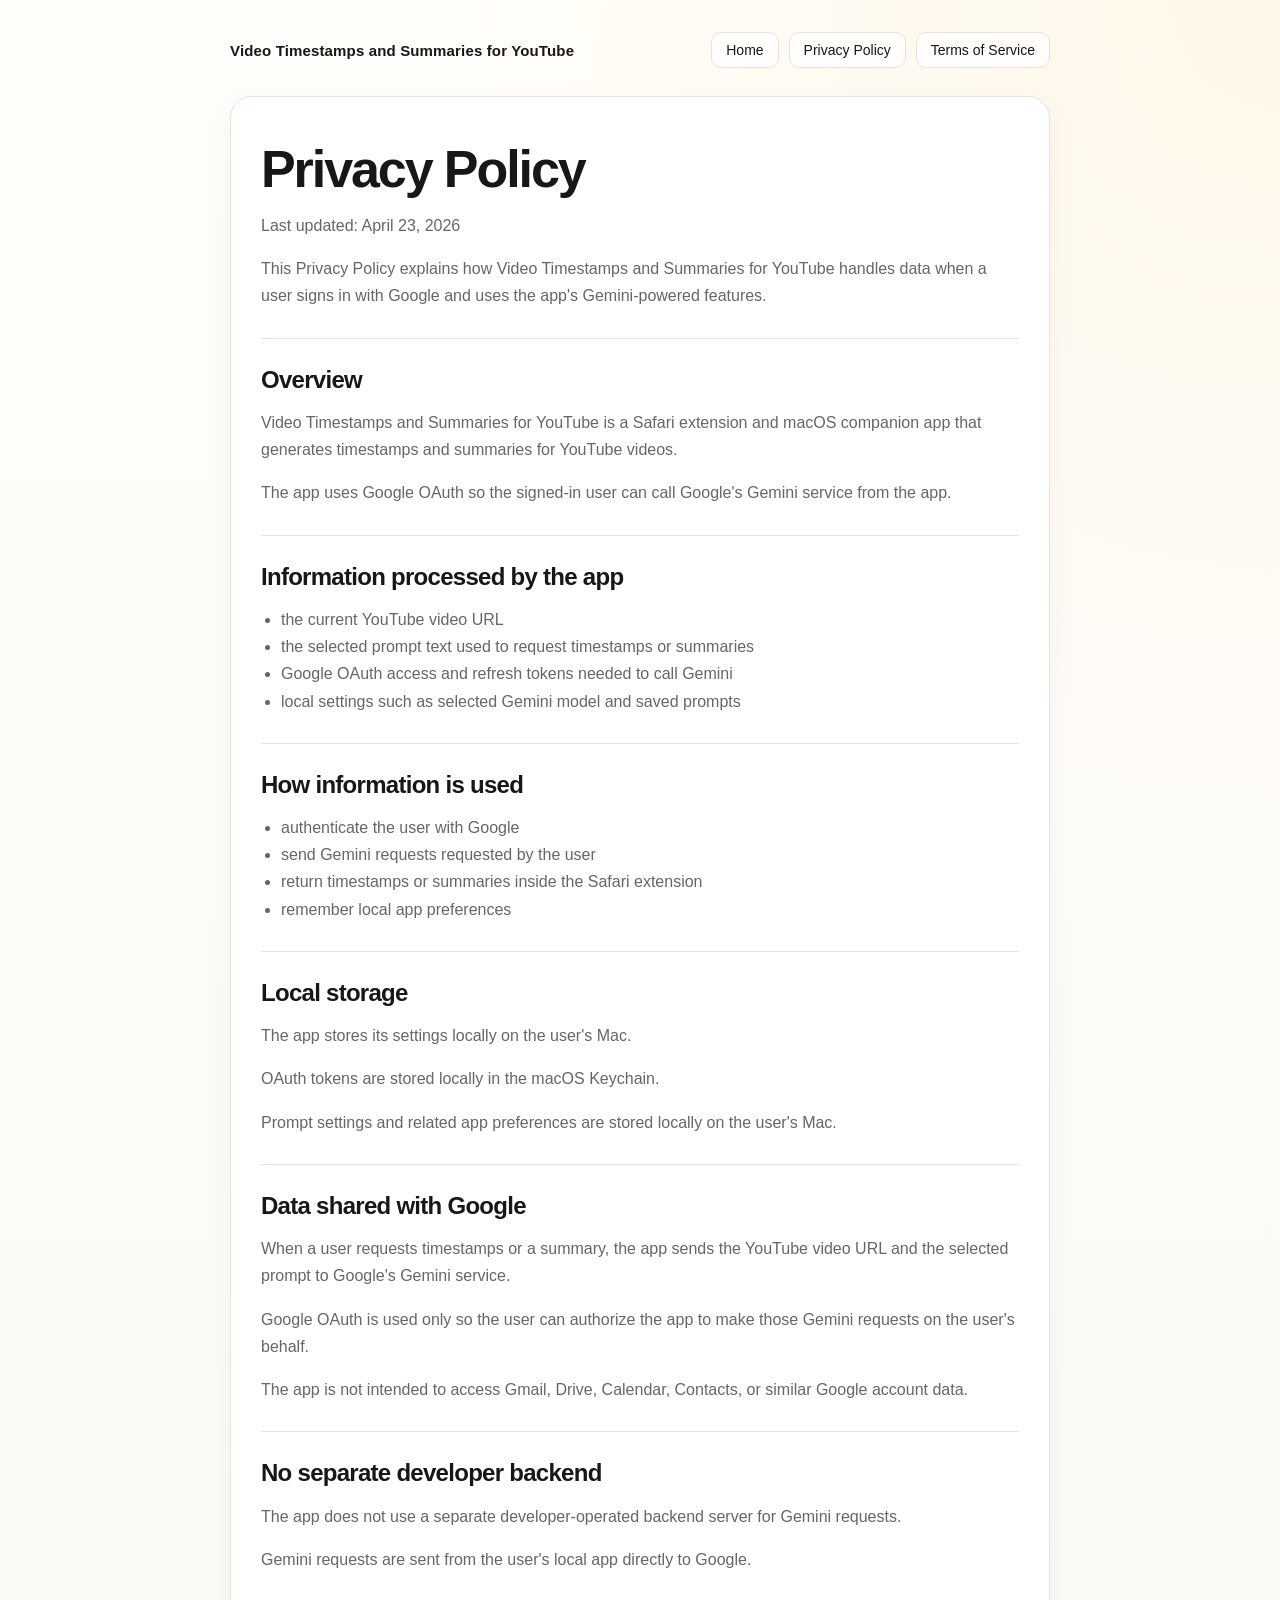
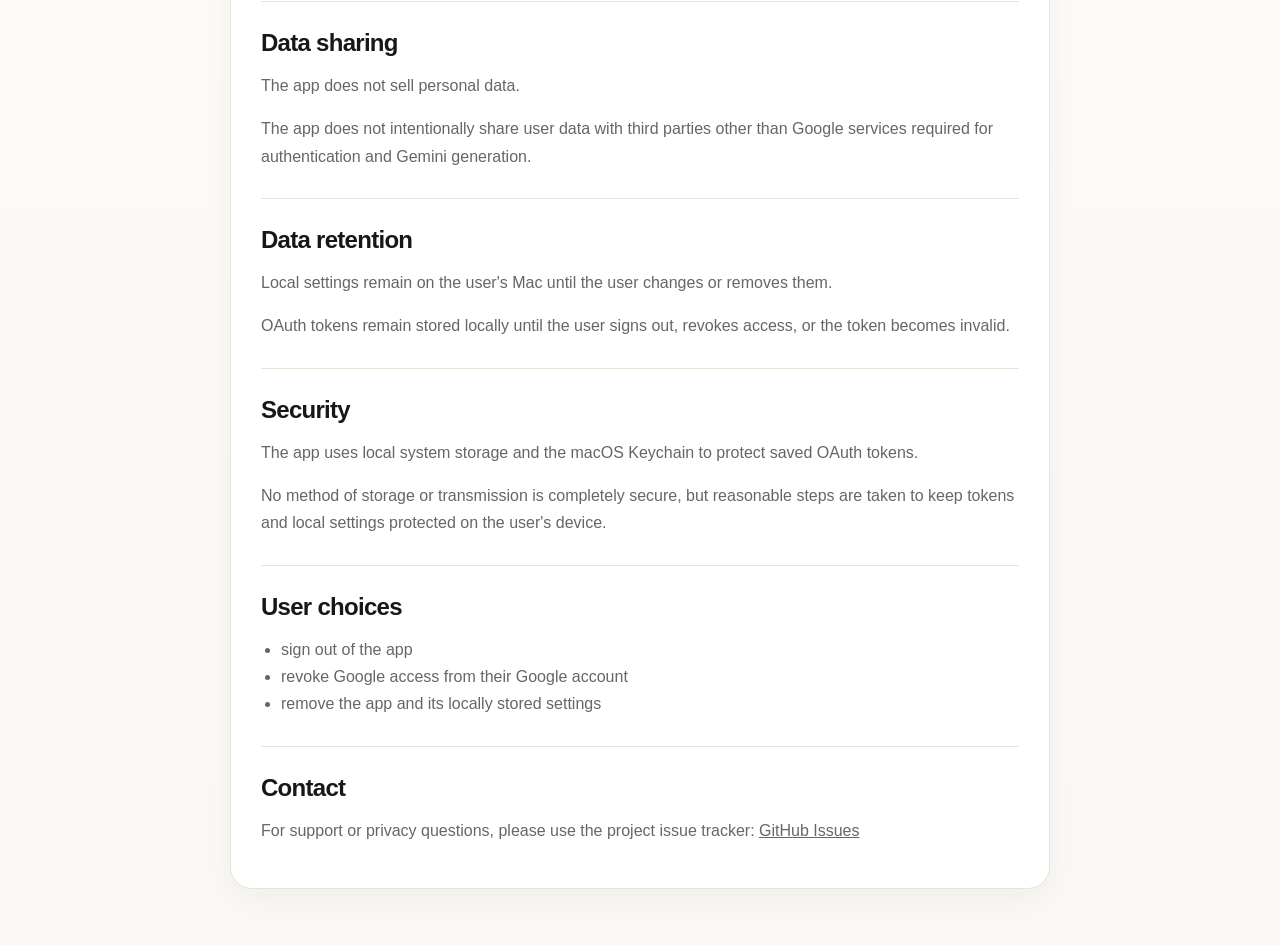
==== privacy.html @ d072cbd3 "Publish root site for Google verification" ====
<!doctype html>
<html lang="en">
  <head>
    <meta charset="utf-8">
    <meta name="viewport" content="width=device-width, initial-scale=1">
    <title>Privacy Policy | Video Timestamps and Summaries for YouTube</title>
    <meta
      name="description"
      content="Privacy Policy for Video Timestamps and Summaries for YouTube."
    >
    <link rel="stylesheet" href="styles.css">
  </head>
  <body>
    <main class="page">
      <header class="header">
        <a class="brand" href="/">Video Timestamps and Summaries for YouTube</a>
        <nav class="nav" aria-label="Site">
          <a href="/">Home</a>
          <a href="/privacy.html">Privacy Policy</a>
          <a href="/terms.html">Terms of Service</a>
        </nav>
      </header>

      <article class="card content">
        <section>
          <h1>Privacy Policy</h1>
          <p>Last updated: April 23, 2026</p>
          <p>
            This Privacy Policy explains how Video Timestamps and Summaries for YouTube
            handles data when a user signs in with Google and uses the app's Gemini-powered
            features.
          </p>
        </section>

        <section>
          <h2>Overview</h2>
          <p>
            Video Timestamps and Summaries for YouTube is a Safari extension and macOS
            companion app that generates timestamps and summaries for YouTube videos.
          </p>
          <p>
            The app uses Google OAuth so the signed-in user can call Google's Gemini service
            from the app.
          </p>
        </section>

        <section>
          <h2>Information processed by the app</h2>
          <ul>
            <li>the current YouTube video URL</li>
            <li>the selected prompt text used to request timestamps or summaries</li>
            <li>Google OAuth access and refresh tokens needed to call Gemini</li>
            <li>local settings such as selected Gemini model and saved prompts</li>
          </ul>
        </section>

        <section>
          <h2>How information is used</h2>
          <ul>
            <li>authenticate the user with Google</li>
            <li>send Gemini requests requested by the user</li>
            <li>return timestamps or summaries inside the Safari extension</li>
            <li>remember local app preferences</li>
          </ul>
        </section>

        <section>
          <h2>Local storage</h2>
          <p>The app stores its settings locally on the user's Mac.</p>
          <p>OAuth tokens are stored locally in the macOS Keychain.</p>
          <p>Prompt settings and related app preferences are stored locally on the user's Mac.</p>
        </section>

        <section>
          <h2>Data shared with Google</h2>
          <p>
            When a user requests timestamps or a summary, the app sends the YouTube video URL
            and the selected prompt to Google's Gemini service.
          </p>
          <p>
            Google OAuth is used only so the user can authorize the app to make those Gemini
            requests on the user's behalf.
          </p>
          <p>
            The app is not intended to access Gmail, Drive, Calendar, Contacts, or similar
            Google account data.
          </p>
        </section>

        <section>
          <h2>No separate developer backend</h2>
          <p>
            The app does not use a separate developer-operated backend server for Gemini
            requests.
          </p>
          <p>Gemini requests are sent from the user's local app directly to Google.</p>
        </section>

        <section>
          <h2>Data sharing</h2>
          <p>The app does not sell personal data.</p>
          <p>
            The app does not intentionally share user data with third parties other than
            Google services required for authentication and Gemini generation.
          </p>
        </section>

        <section>
          <h2>Data retention</h2>
          <p>
            Local settings remain on the user's Mac until the user changes or removes them.
          </p>
          <p>
            OAuth tokens remain stored locally until the user signs out, revokes access, or
            the token becomes invalid.
          </p>
        </section>

        <section>
          <h2>Security</h2>
          <p>
            The app uses local system storage and the macOS Keychain to protect saved OAuth
            tokens.
          </p>
          <p>
            No method of storage or transmission is completely secure, but reasonable steps
            are taken to keep tokens and local settings protected on the user's device.
          </p>
        </section>

        <section>
          <h2>User choices</h2>
          <ul>
            <li>sign out of the app</li>
            <li>revoke Google access from their Google account</li>
            <li>remove the app and its locally stored settings</li>
          </ul>
        </section>

        <section>
          <h2>Contact</h2>
          <p>
            For support or privacy questions, please use the project issue tracker:
            <a href="https://github.com/Hlbkomer/YouTube-Timestamps-and-Summaries/issues">GitHub Issues</a>
          </p>
        </section>
      </article>
    </main>
  </body>
</html>
---- styles.css ----
:root {
  color-scheme: light;
  --bg: #faf8f5;
  --surface: #ffffff;
  --text: #171717;
  --muted: #666666;
  --line: #e8e2d8;
  --accent: #d6422b;
  --accent-soft: #fff1ed;
}

* {
  box-sizing: border-box;
}

body {
  margin: 0;
  font-family: -apple-system, BlinkMacSystemFont, "Segoe UI", sans-serif;
  color: var(--text);
  background:
    radial-gradient(circle at top right, #fff7e8, transparent 28%),
    linear-gradient(180deg, #fffdf9 0%, var(--bg) 100%);
}

a {
  color: inherit;
}

.page {
  max-width: 860px;
  margin: 0 auto;
  padding: 32px 20px 56px;
}

.header {
  display: flex;
  justify-content: space-between;
  align-items: center;
  gap: 16px;
  margin-bottom: 28px;
}

.brand {
  font-size: 15px;
  font-weight: 700;
  letter-spacing: 0.01em;
  text-decoration: none;
}

.nav {
  display: flex;
  flex-wrap: wrap;
  gap: 10px;
}

.nav a {
  padding: 9px 14px;
  border-radius: 10px;
  border: 1px solid var(--line);
  background: rgba(255, 255, 255, 0.75);
  text-decoration: none;
  font-size: 14px;
}

.hero,
.card {
  background: var(--surface);
  border: 1px solid var(--line);
  border-radius: 22px;
  box-shadow: 0 10px 30px rgba(27, 26, 23, 0.04);
}

.hero {
  padding: 34px 30px;
  margin-bottom: 20px;
}

.eyebrow {
  display: inline-flex;
  align-items: center;
  gap: 8px;
  padding: 8px 12px;
  border-radius: 999px;
  background: var(--accent-soft);
  color: var(--accent);
  font-size: 13px;
  font-weight: 700;
  text-transform: uppercase;
  letter-spacing: 0.04em;
}

h1 {
  margin: 18px 0 14px;
  font-size: clamp(34px, 5vw, 52px);
  line-height: 1.02;
  letter-spacing: -0.04em;
}

h2 {
  margin: 0 0 16px;
  font-size: 24px;
  line-height: 1.1;
  letter-spacing: -0.03em;
}

p,
li {
  color: var(--muted);
  font-size: 17px;
  line-height: 1.7;
}

.lead {
  max-width: 720px;
  font-size: 19px;
}

.grid {
  display: grid;
  grid-template-columns: repeat(auto-fit, minmax(240px, 1fr));
  gap: 16px;
  margin: 18px 0 0;
}

.card {
  padding: 24px 22px;
}

.card p,
.card li {
  font-size: 16px;
}

.card ul {
  margin: 10px 0 0;
  padding-left: 20px;
}

.content {
  padding: 28px 30px;
}

.content section + section {
  margin-top: 28px;
  padding-top: 28px;
  border-top: 1px solid var(--line);
}

.footer {
  margin-top: 18px;
  color: var(--muted);
  font-size: 14px;
  text-align: center;
}

.footer a {
  color: var(--accent);
}

@media (max-width: 720px) {
  .header {
    flex-direction: column;
    align-items: flex-start;
  }

  .hero,
  .content,
  .card {
    padding: 22px 18px;
  }

  p,
  li {
    font-size: 16px;
  }
}
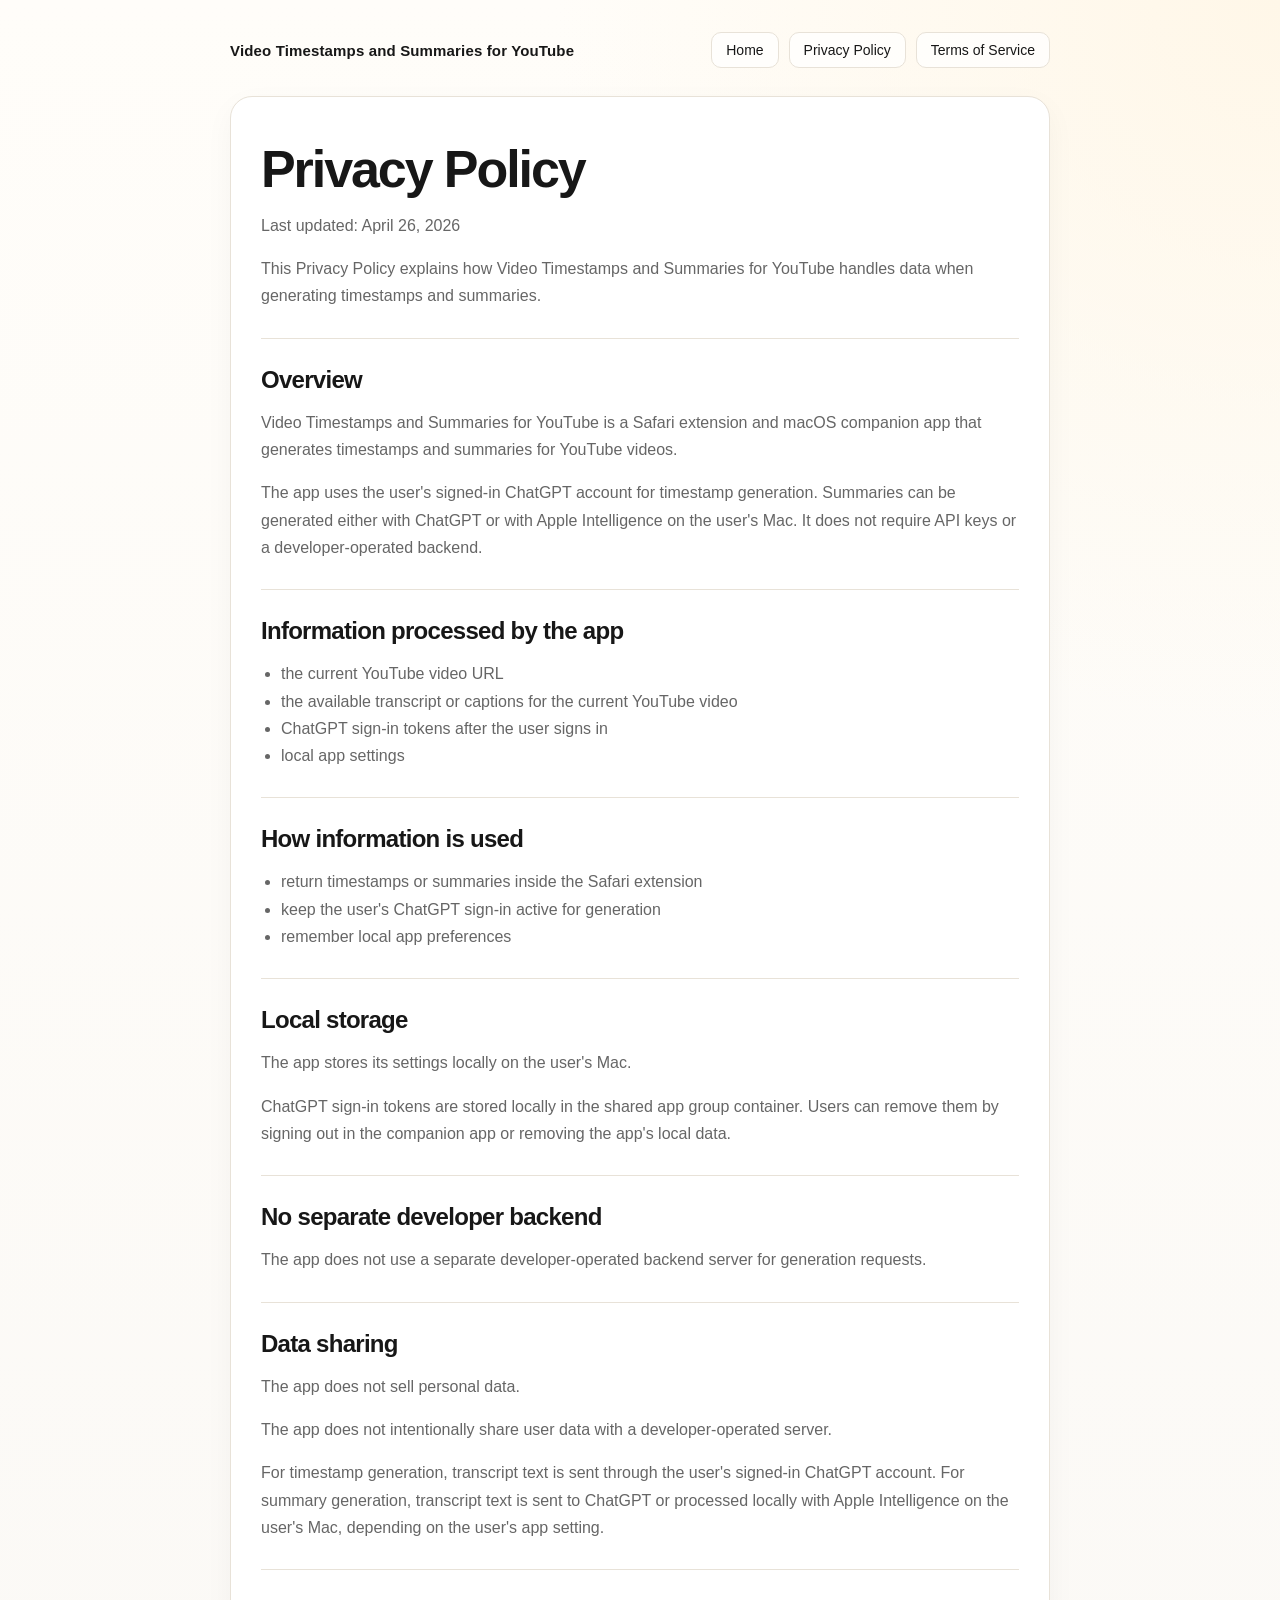
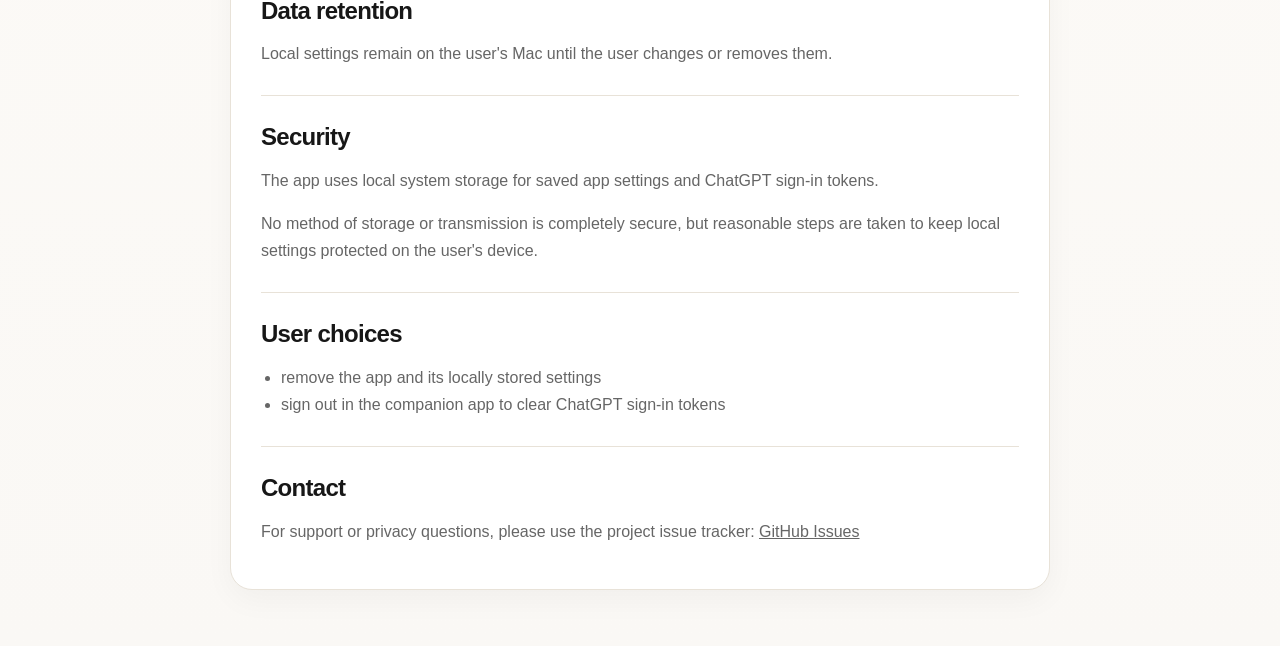
==== commit 2a0adc87: "Update root site for ChatGPT generation" ====
--- a/privacy.html
+++ b/privacy.html
@@ -24,11 +24,10 @@
       <article class="card content">
         <section>
           <h1>Privacy Policy</h1>
-          <p>Last updated: April 23, 2026</p>
+          <p>Last updated: April 26, 2026</p>
           <p>
             This Privacy Policy explains how Video Timestamps and Summaries for YouTube
-            handles data when a user signs in with Google and uses the app's Gemini-powered
-            features.
+            handles data when generating timestamps and summaries.
           </p>
         </section>
 
@@ -39,8 +38,9 @@
             companion app that generates timestamps and summaries for YouTube videos.
           </p>
           <p>
-            The app uses Google OAuth so the signed-in user can call Google's Gemini service
-            from the app.
+            The app uses the user's signed-in ChatGPT account for timestamp generation.
+            Summaries can be generated either with ChatGPT or with Apple Intelligence on
+            the user's Mac. It does not require API keys or a developer-operated backend.
           </p>
         </section>
 
@@ -48,18 +48,17 @@
           <h2>Information processed by the app</h2>
           <ul>
             <li>the current YouTube video URL</li>
-            <li>the selected prompt text used to request timestamps or summaries</li>
-            <li>Google OAuth access and refresh tokens needed to call Gemini</li>
-            <li>local settings such as selected Gemini model and saved prompts</li>
+            <li>the available transcript or captions for the current YouTube video</li>
+            <li>ChatGPT sign-in tokens after the user signs in</li>
+            <li>local app settings</li>
           </ul>
         </section>
 
         <section>
           <h2>How information is used</h2>
           <ul>
-            <li>authenticate the user with Google</li>
-            <li>send Gemini requests requested by the user</li>
             <li>return timestamps or summaries inside the Safari extension</li>
+            <li>keep the user's ChatGPT sign-in active for generation</li>
             <li>remember local app preferences</li>
           </ul>
         </section>
@@ -67,41 +66,32 @@
         <section>
           <h2>Local storage</h2>
           <p>The app stores its settings locally on the user's Mac.</p>
-          <p>OAuth tokens are stored locally in the macOS Keychain.</p>
-          <p>Prompt settings and related app preferences are stored locally on the user's Mac.</p>
-        </section>
-
-        <section>
-          <h2>Data shared with Google</h2>
           <p>
-            When a user requests timestamps or a summary, the app sends the YouTube video URL
-            and the selected prompt to Google's Gemini service.
-          </p>
-          <p>
-            Google OAuth is used only so the user can authorize the app to make those Gemini
-            requests on the user's behalf.
-          </p>
-          <p>
-            The app is not intended to access Gmail, Drive, Calendar, Contacts, or similar
-            Google account data.
+            ChatGPT sign-in tokens are stored locally in the shared app group container.
+            Users can remove them by signing out in the companion app or removing the
+            app's local data.
           </p>
         </section>
 
         <section>
           <h2>No separate developer backend</h2>
           <p>
-            The app does not use a separate developer-operated backend server for Gemini
+            The app does not use a separate developer-operated backend server for generation
             requests.
           </p>
-          <p>Gemini requests are sent from the user's local app directly to Google.</p>
         </section>
 
         <section>
           <h2>Data sharing</h2>
           <p>The app does not sell personal data.</p>
           <p>
-            The app does not intentionally share user data with third parties other than
-            Google services required for authentication and Gemini generation.
+            The app does not intentionally share user data with a developer-operated server.
+          </p>
+          <p>
+            For timestamp generation, transcript text is sent through the user's signed-in
+            ChatGPT account. For summary generation, transcript text is sent to ChatGPT or
+            processed locally with Apple Intelligence on the user's Mac, depending on the
+            user's app setting.
           </p>
         </section>
 
@@ -110,30 +100,25 @@
           <p>
             Local settings remain on the user's Mac until the user changes or removes them.
           </p>
-          <p>
-            OAuth tokens remain stored locally until the user signs out, revokes access, or
-            the token becomes invalid.
-          </p>
         </section>
 
         <section>
           <h2>Security</h2>
           <p>
-            The app uses local system storage and the macOS Keychain to protect saved OAuth
+            The app uses local system storage for saved app settings and ChatGPT sign-in
             tokens.
           </p>
           <p>
             No method of storage or transmission is completely secure, but reasonable steps
-            are taken to keep tokens and local settings protected on the user's device.
+            are taken to keep local settings protected on the user's device.
           </p>
         </section>
 
         <section>
           <h2>User choices</h2>
           <ul>
-            <li>sign out of the app</li>
-            <li>revoke Google access from their Google account</li>
             <li>remove the app and its locally stored settings</li>
+            <li>sign out in the companion app to clear ChatGPT sign-in tokens</li>
           </ul>
         </section>
 
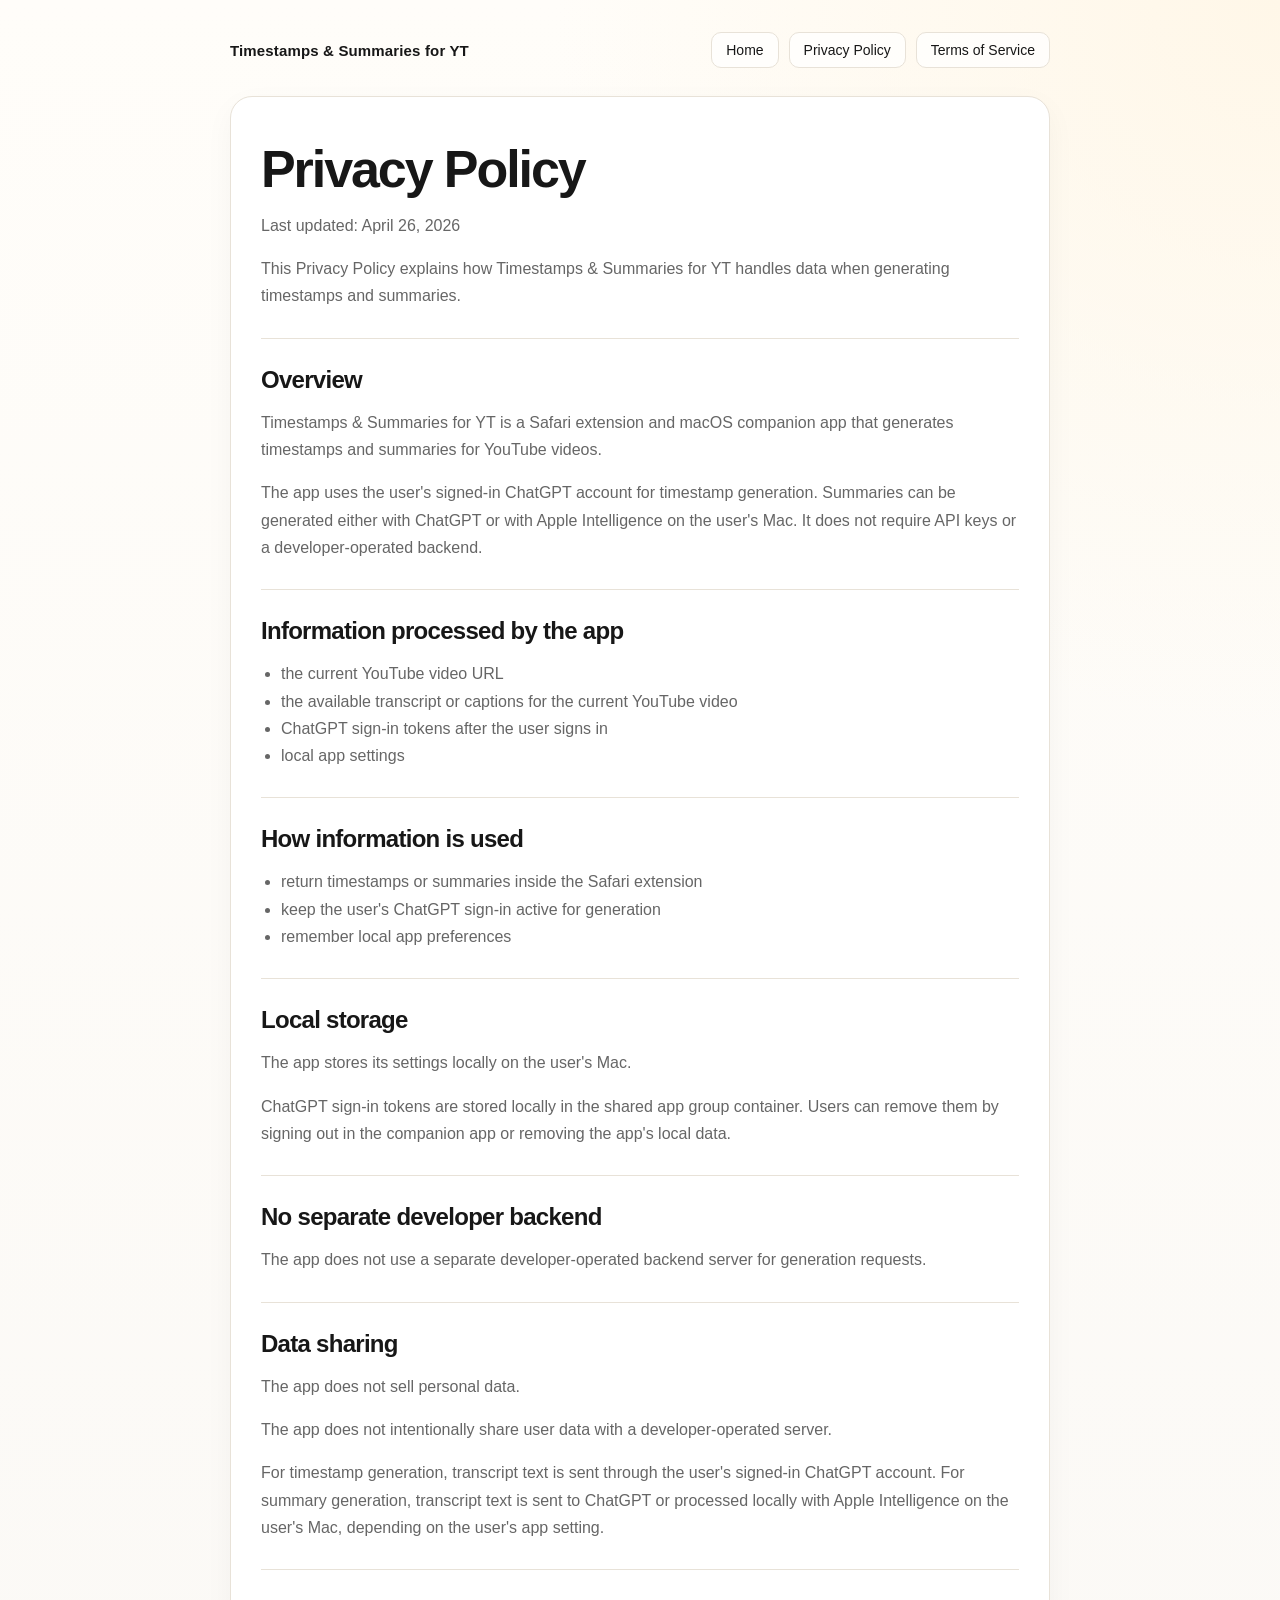
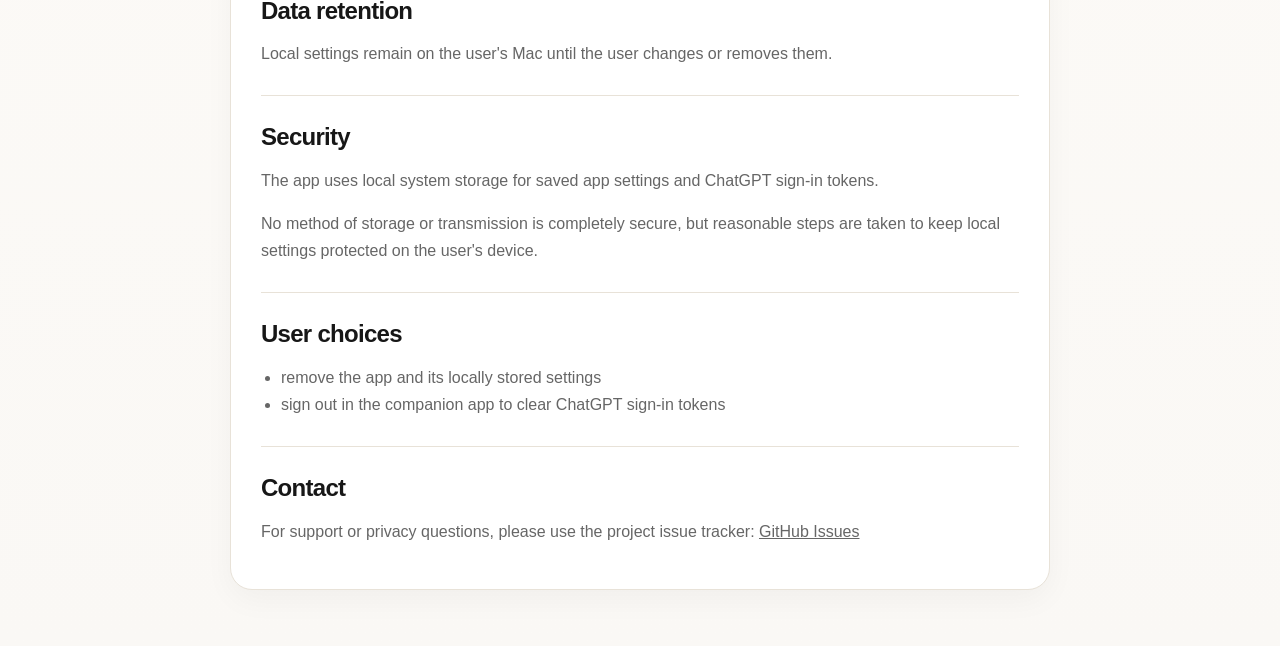
==== commit 859ccd48: "Align support site app name" ====
--- a/privacy.html
+++ b/privacy.html
@@ -3,17 +3,17 @@
   <head>
     <meta charset="utf-8">
     <meta name="viewport" content="width=device-width, initial-scale=1">
-    <title>Privacy Policy | Video Timestamps and Summaries for YouTube</title>
+    <title>Privacy Policy | Timestamps &amp; Summaries for YT</title>
     <meta
       name="description"
-      content="Privacy Policy for Video Timestamps and Summaries for YouTube."
+      content="Privacy Policy for Timestamps &amp; Summaries for YT."
     >
     <link rel="stylesheet" href="styles.css">
   </head>
   <body>
     <main class="page">
       <header class="header">
-        <a class="brand" href="/">Video Timestamps and Summaries for YouTube</a>
+        <a class="brand" href="/">Timestamps &amp; Summaries for YT</a>
         <nav class="nav" aria-label="Site">
           <a href="/">Home</a>
           <a href="/privacy.html">Privacy Policy</a>
@@ -26,7 +26,7 @@
           <h1>Privacy Policy</h1>
           <p>Last updated: April 26, 2026</p>
           <p>
-            This Privacy Policy explains how Video Timestamps and Summaries for YouTube
+            This Privacy Policy explains how Timestamps &amp; Summaries for YT
             handles data when generating timestamps and summaries.
           </p>
         </section>
@@ -34,7 +34,7 @@
         <section>
           <h2>Overview</h2>
           <p>
-            Video Timestamps and Summaries for YouTube is a Safari extension and macOS
+            Timestamps &amp; Summaries for YT is a Safari extension and macOS
             companion app that generates timestamps and summaries for YouTube videos.
           </p>
           <p>
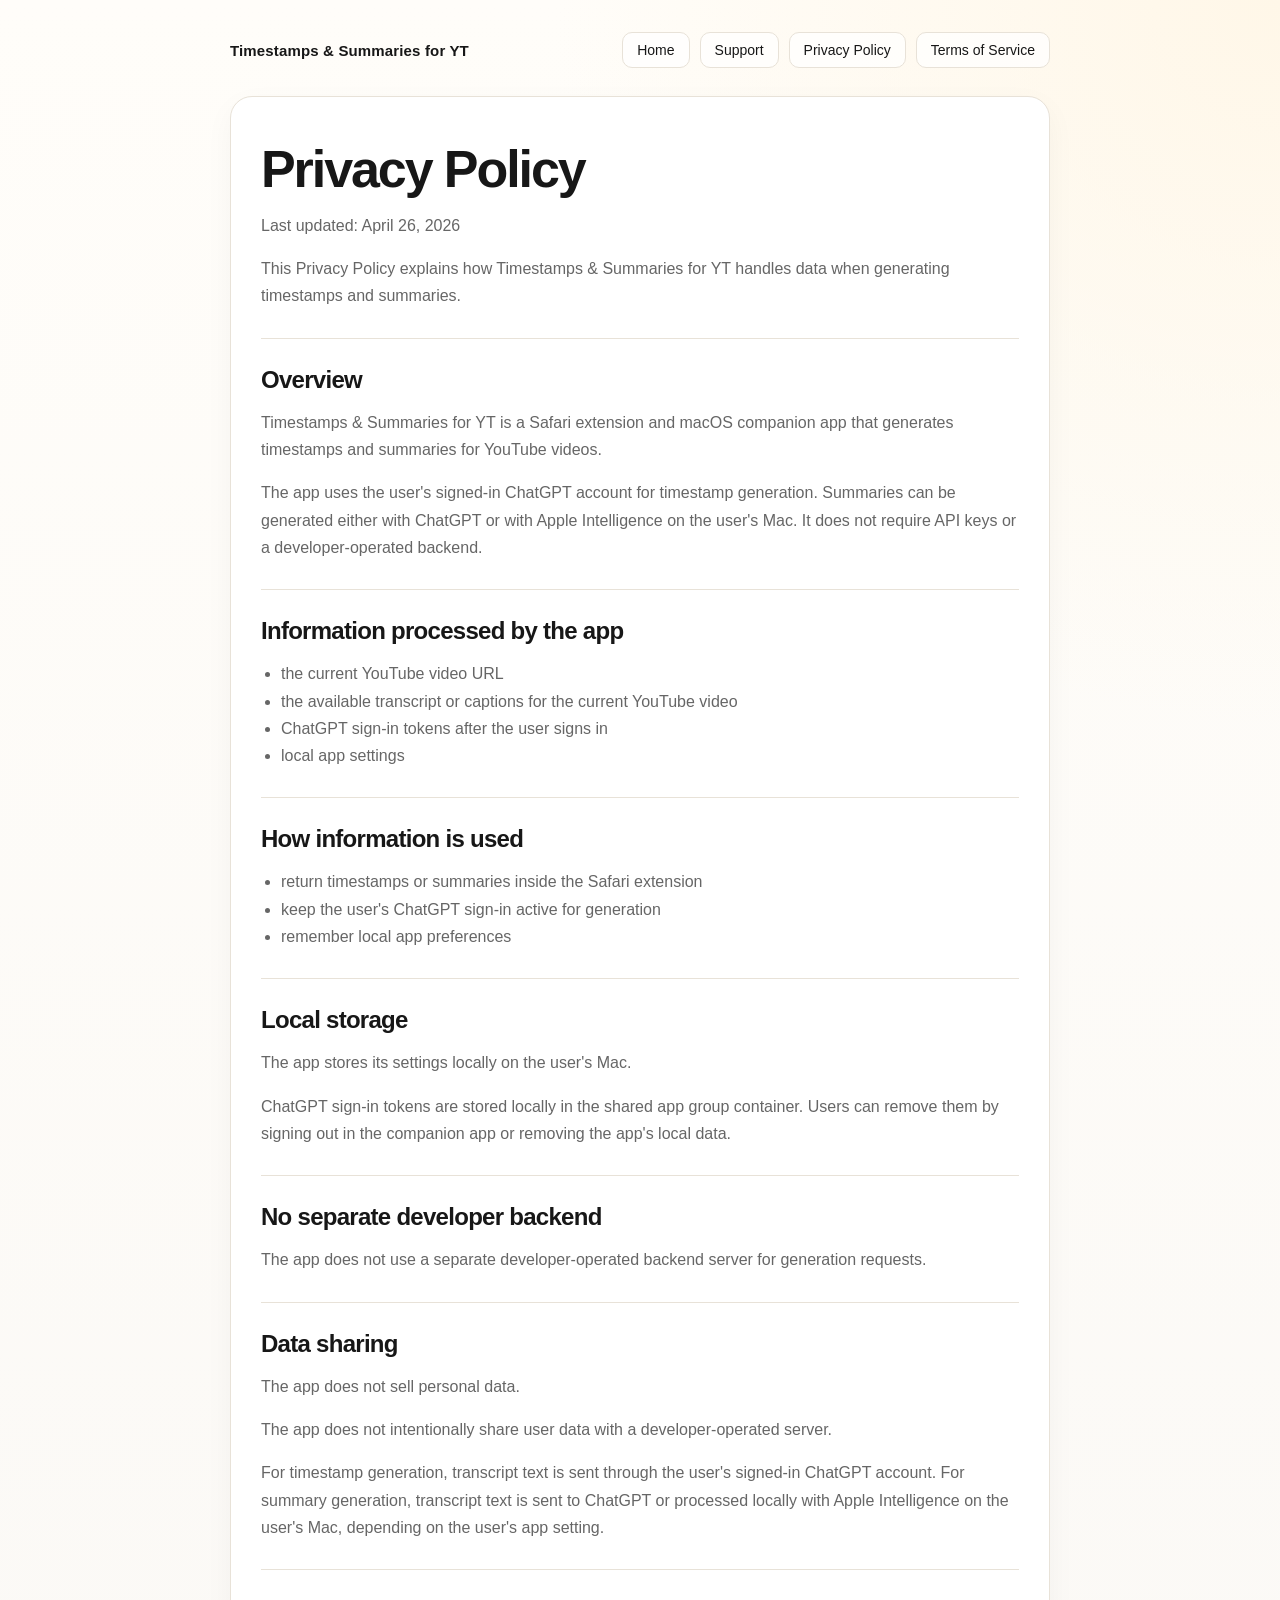
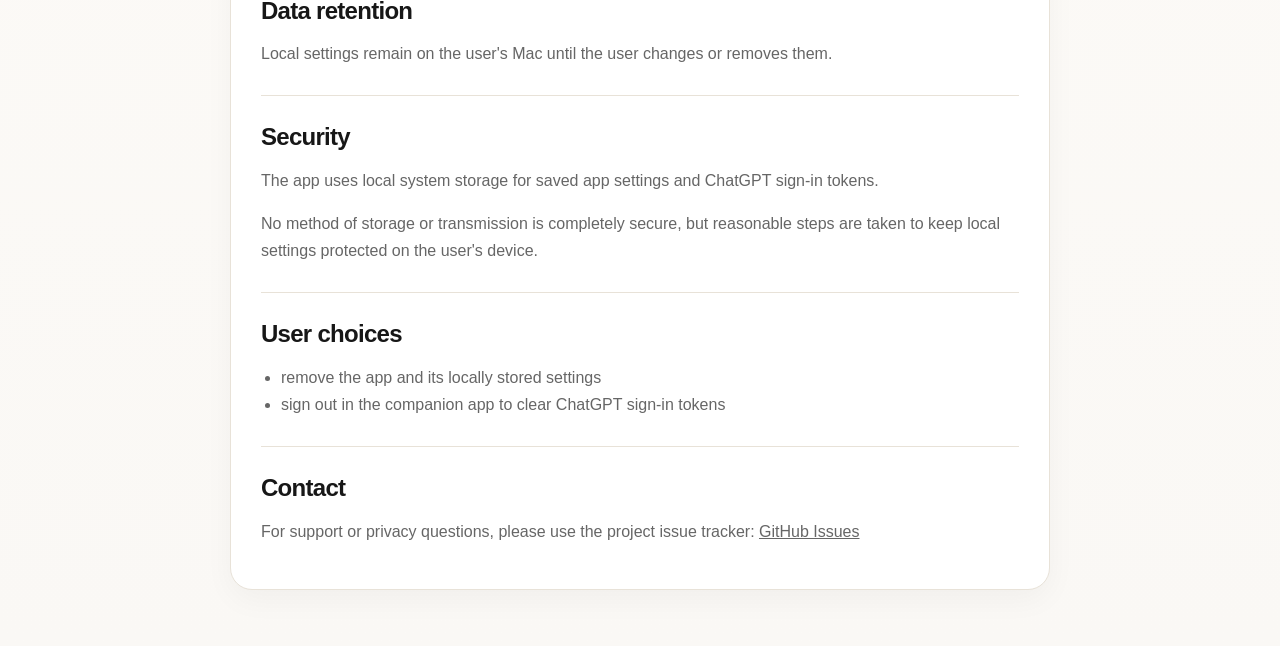
==== commit 7b7df0e7: "Add app support page" ====
--- a/privacy.html
+++ b/privacy.html
@@ -16,6 +16,7 @@
         <a class="brand" href="/">Timestamps &amp; Summaries for YT</a>
         <nav class="nav" aria-label="Site">
           <a href="/">Home</a>
+          <a href="/support.html">Support</a>
           <a href="/privacy.html">Privacy Policy</a>
           <a href="/terms.html">Terms of Service</a>
         </nav>
--- a/styles.css
+++ b/styles.css
@@ -115,6 +115,26 @@
   font-size: 19px;
 }
 
+.hero-lead {
+  display: grid;
+  grid-template-columns: 72px minmax(0, 1fr);
+  align-items: center;
+  gap: 18px;
+  max-width: 760px;
+}
+
+.hero-lead .lead {
+  margin: 0;
+}
+
+.hero-icon {
+  width: 72px;
+  height: 72px;
+  flex: 0 0 auto;
+  border-radius: 16px;
+  box-shadow: 0 12px 28px rgba(27, 26, 23, 0.12);
+}
+
 .grid {
   display: grid;
   grid-template-columns: repeat(auto-fit, minmax(240px, 1fr));
@@ -122,6 +142,20 @@
   margin: 18px 0 0;
 }
 
+.action-grid {
+  grid-template-columns: repeat(3, minmax(0, 1fr));
+  align-items: stretch;
+  margin-top: 16px;
+}
+
+.action-download-card {
+  grid-column: span 2;
+}
+
+.action-grid > .card {
+  height: 100%;
+}
+
 .card {
   padding: 24px 22px;
 }
@@ -173,4 +207,23 @@
   li {
     font-size: 16px;
   }
-}
+
+  .hero-lead {
+    grid-template-columns: 56px minmax(0, 1fr);
+    align-items: center;
+  }
+
+  .hero-icon {
+    width: 56px;
+    height: 56px;
+    border-radius: 12px;
+  }
+
+  .action-grid {
+    grid-template-columns: 1fr;
+  }
+
+  .action-download-card {
+    grid-column: auto;
+  }
+}
